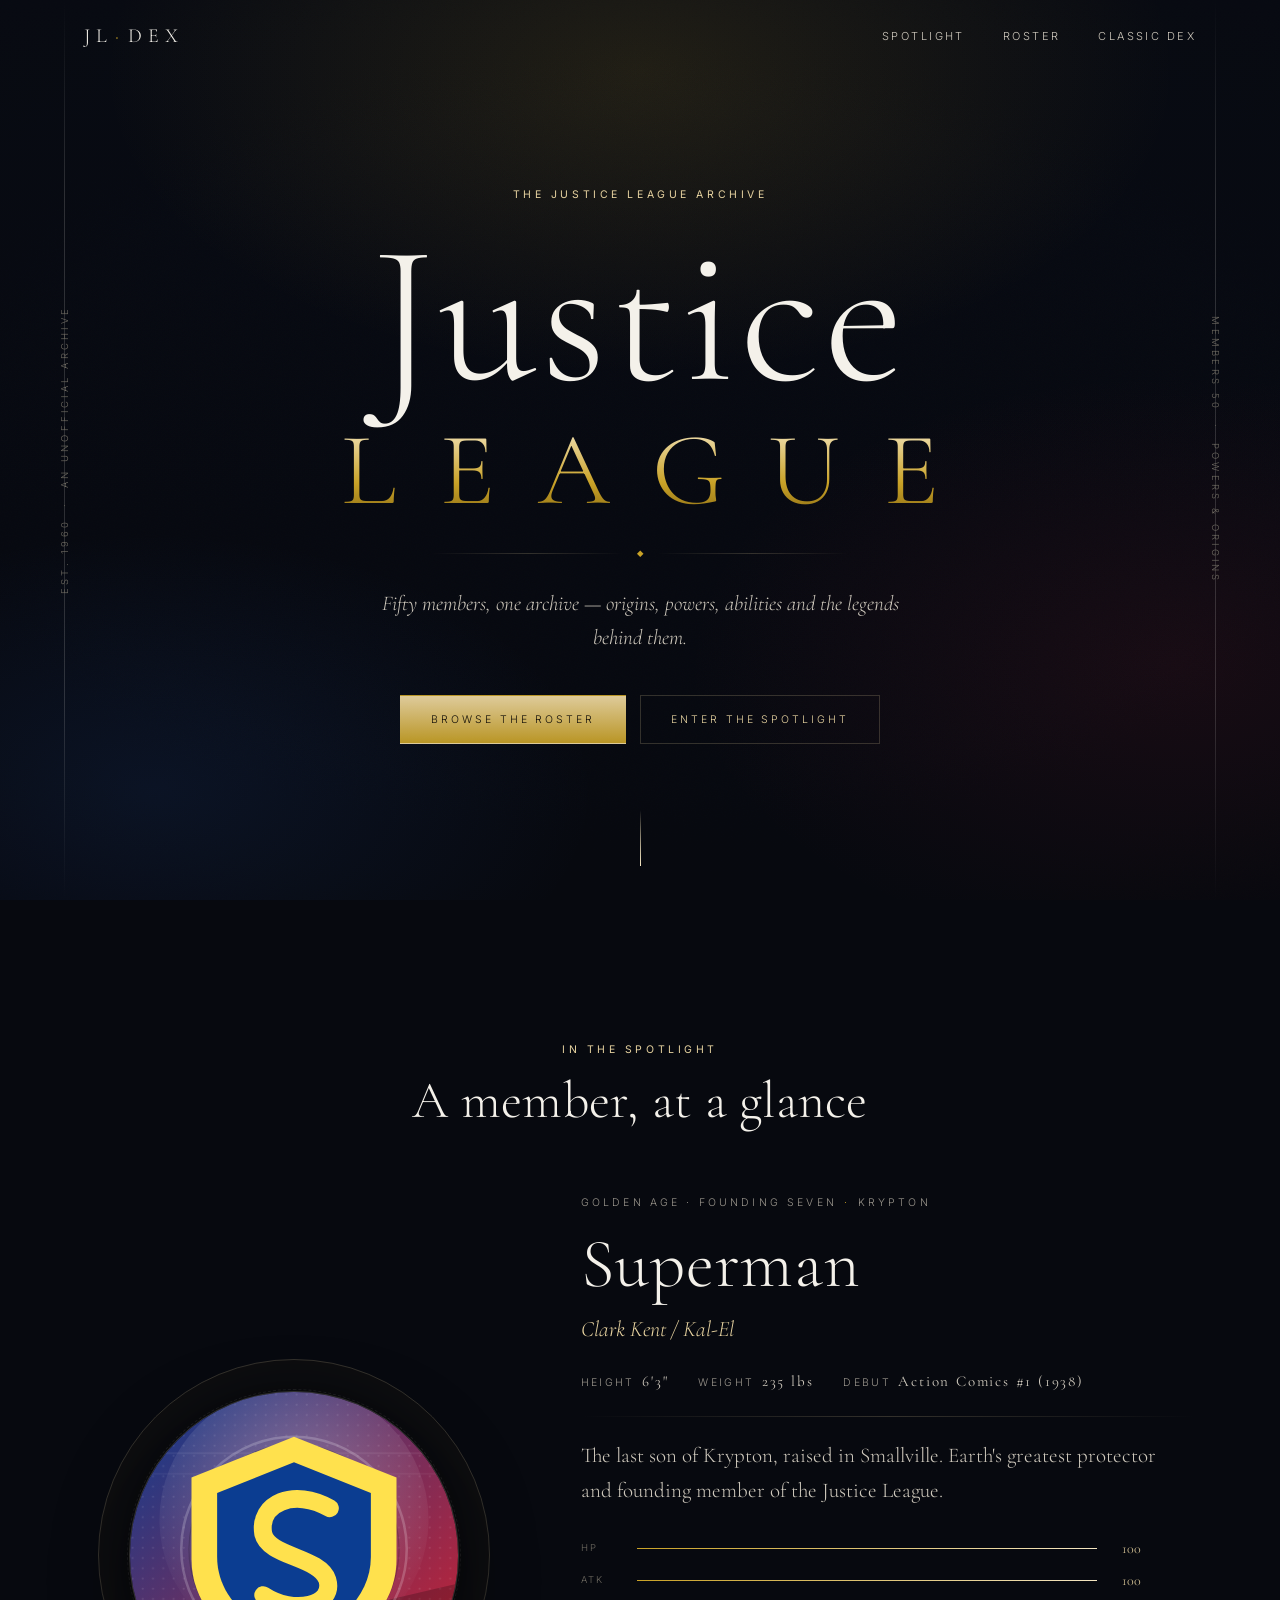
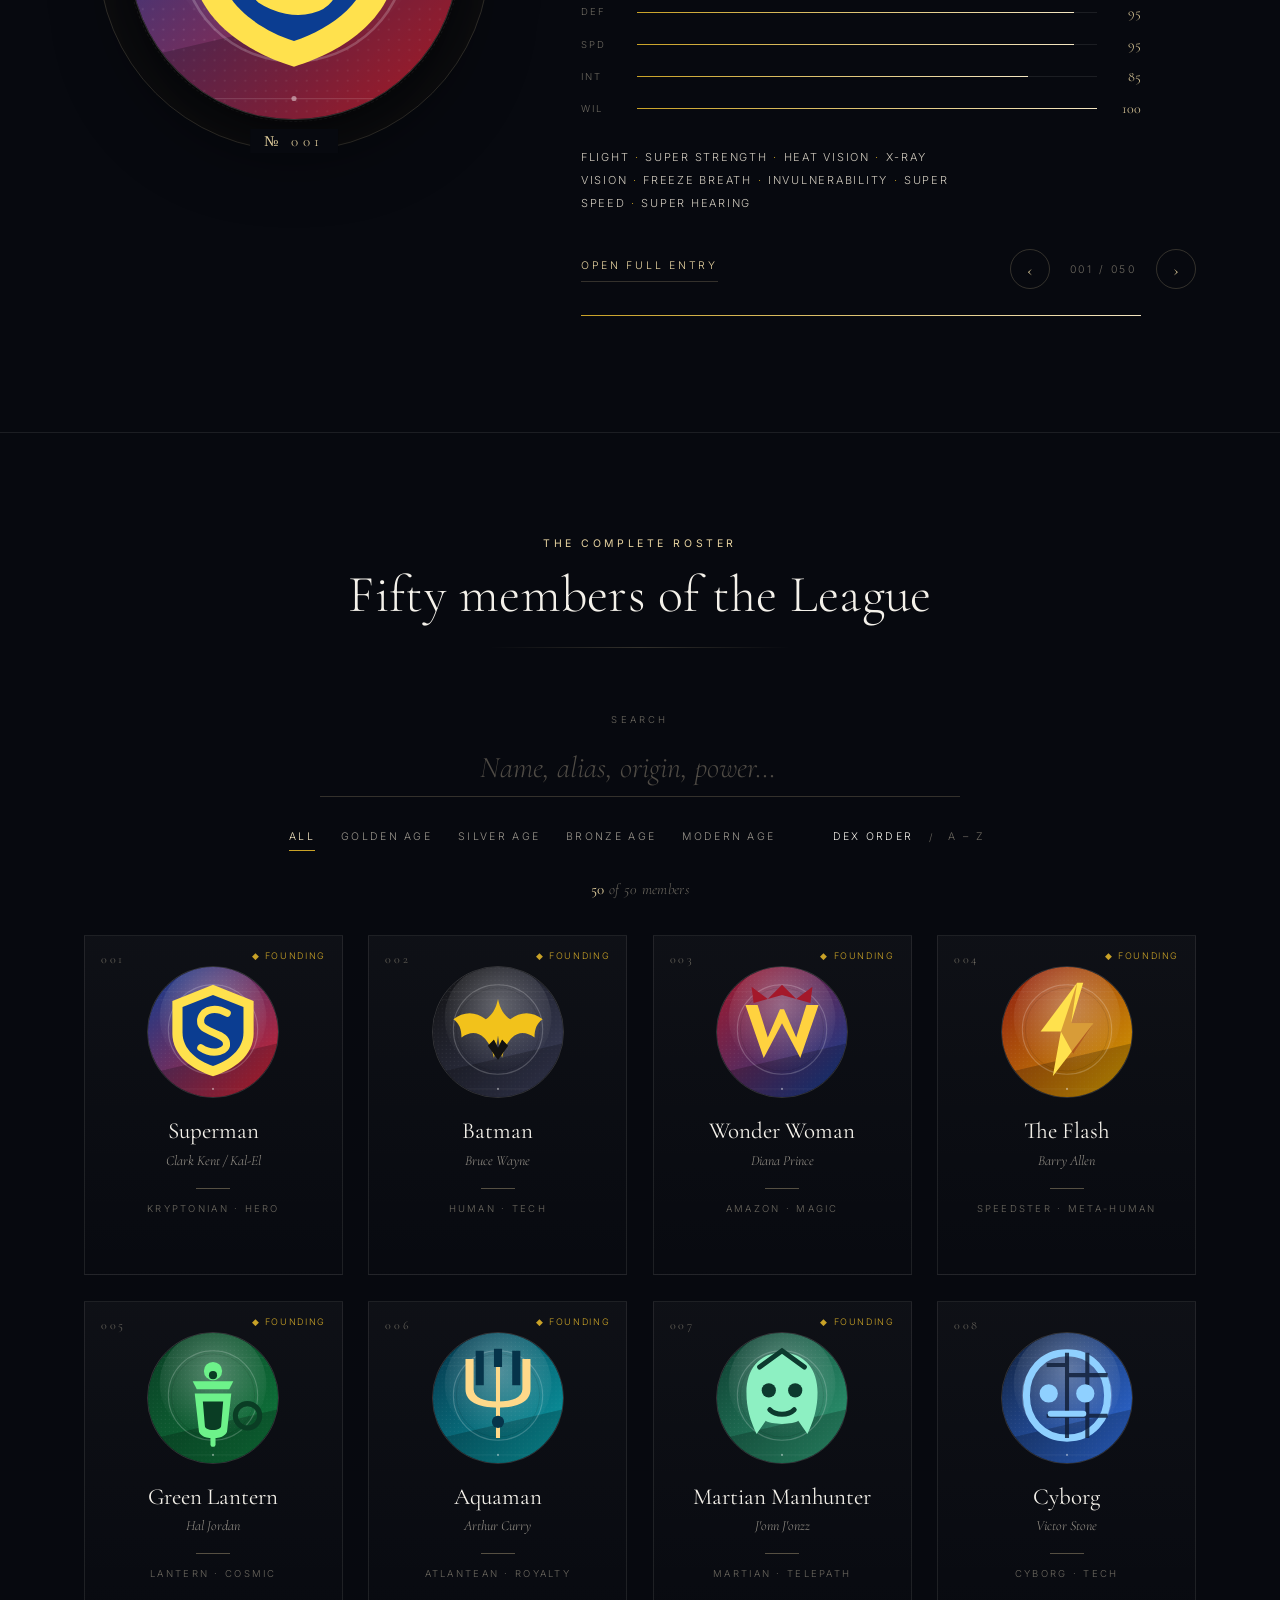
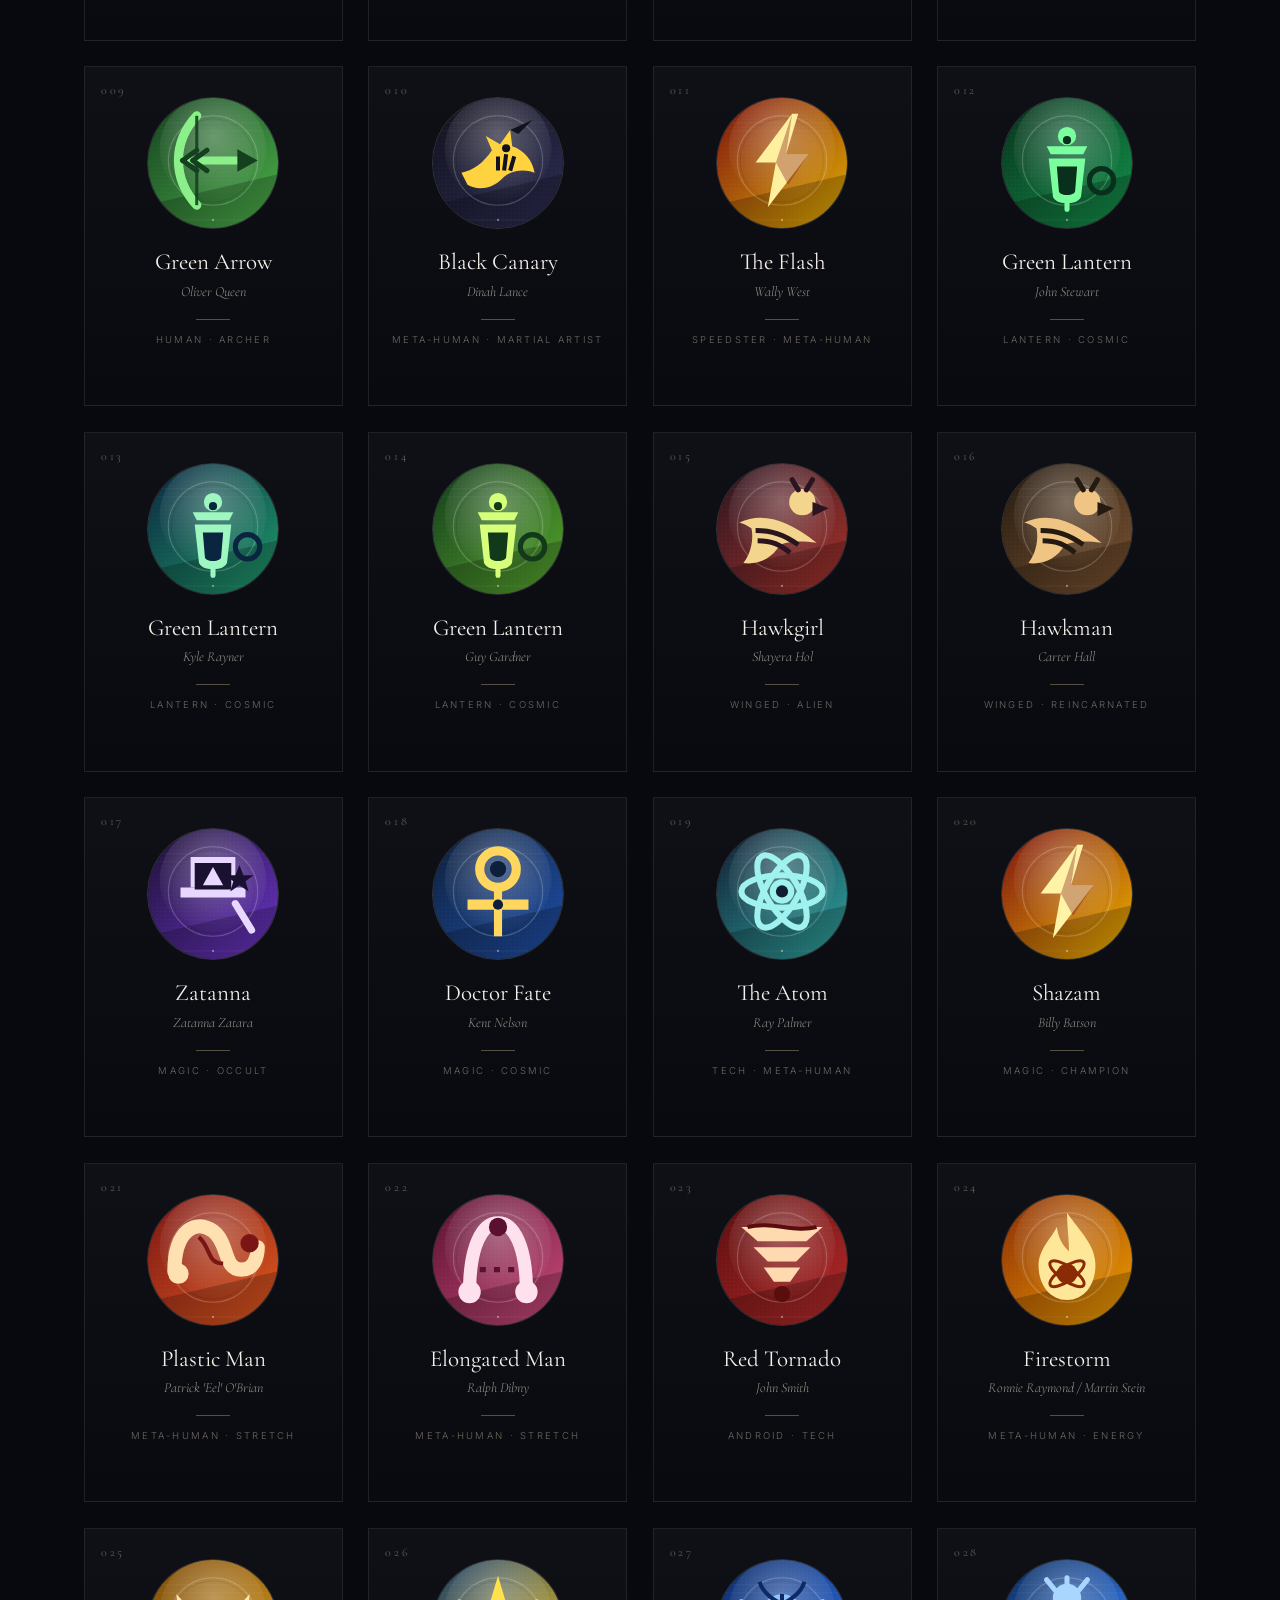
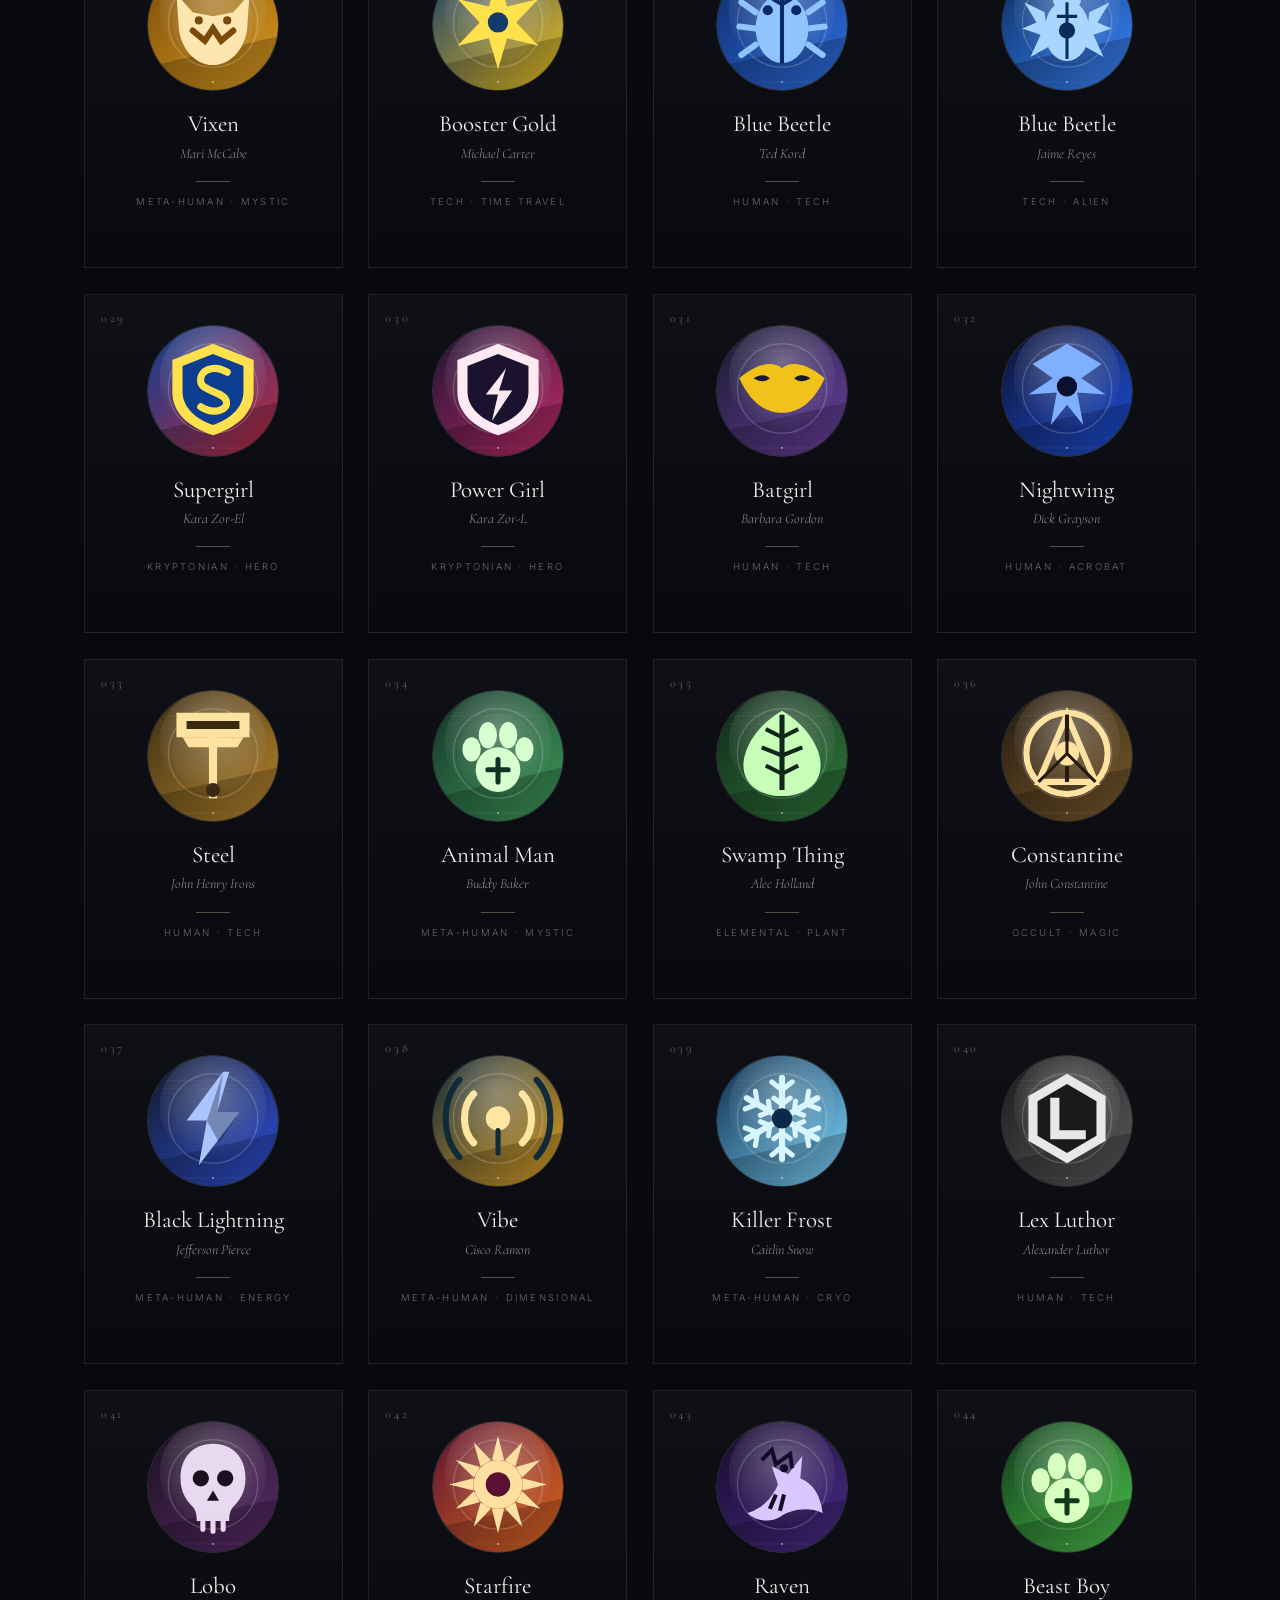
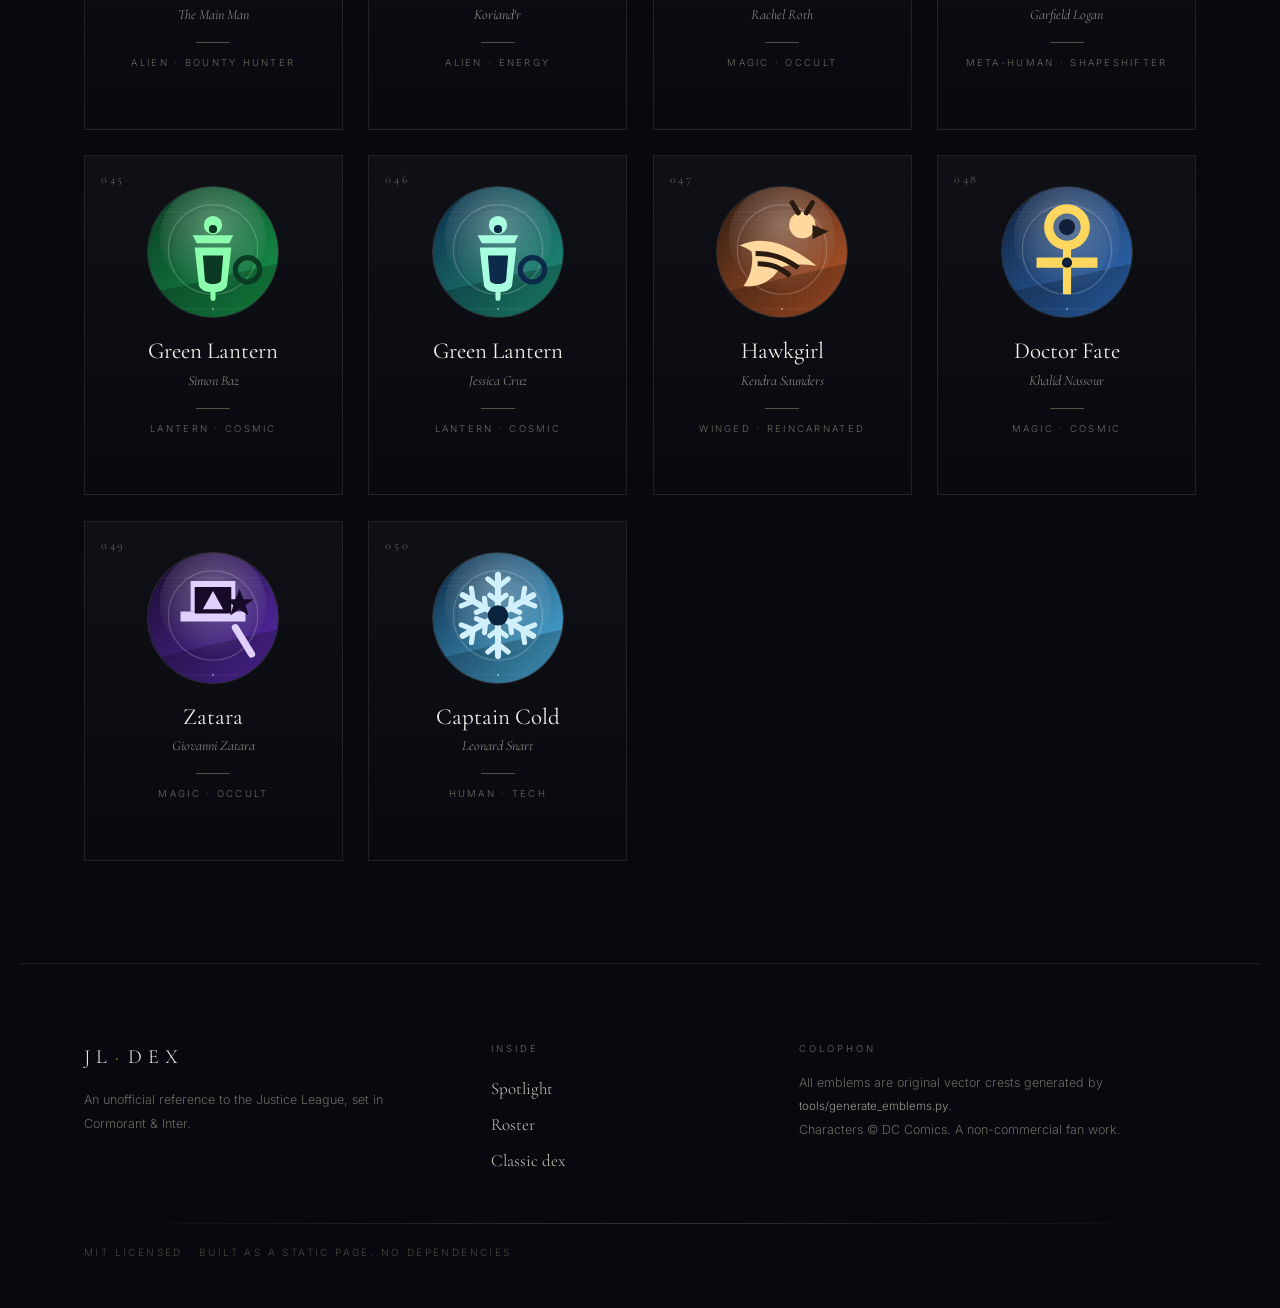
==== elegant.html @ f420bee3 "Add the elegant edition: an editorial archive front end elegant.html — a second front end over the s" ====
<!DOCTYPE html>
<html lang="en">
<head>
<meta charset="UTF-8" />
<meta name="viewport" content="width=device-width, initial-scale=1.0" />
<title>JL-Dex — The Justice League Archive</title>
<meta name="description" content="An elegant archive of Justice League members: origins, powers, abilities and legends, in one refined edition." />
<link rel="stylesheet" href="css/fonts.css" />
<link rel="stylesheet" href="css/elegant.css" />
</head>
<body>

<a class="skip" href="#roster">Skip to the roster</a>

<header class="nav" id="nav">
  <div class="nav__inner">
    <a class="mark" href="#top"><span class="mark__t">JL</span><span class="mark__dot">·</span><span class="mark__t">DEX</span></a>
    <nav class="nav__links">
      <a href="#spotlight">Spotlight</a>
      <a href="#roster">Roster</a>
      <a href="index.html">Classic dex</a>
    </nav>
  </div>
</header>

<main id="top">

  <!-- ───────────────────────────── hero ───────────────────────────── -->
  <section class="hero">
    <canvas id="stars" aria-hidden="true"></canvas>
    <div class="hero__rails" aria-hidden="true">
      <div class="rail rail--l"><span>Est. 1960 &nbsp;·&nbsp; An unofficial archive</span></div>
      <div class="rail rail--r"><span>Members&nbsp;50 &nbsp;·&nbsp; Powers&nbsp;&amp;&nbsp;Origins</span></div>
    </div>

    <div class="hero__mid">
      <p class="kicker">The Justice League Archive</p>
      <h1 class="hero__title">Justice<span class="hero__thin">League</span></h1>
      <div class="rule rule--diamond" aria-hidden="true"><i></i><b>◆</b><i></i></div>
      <p class="hero__lede">Fifty members, one archive — origins, powers, abilities and the legends behind them.</p>
      <div class="hero__cta">
        <a class="btn btn--solid" href="#roster">Browse the roster</a>
        <a class="btn btn--ghost" href="#spotlight">Enter the spotlight</a>
      </div>
    </div>

    <a class="scrolldown" href="#spotlight" aria-label="Scroll to spotlight"><span></span></a>
  </section>

  <!-- ─────────────────────────── spotlight ─────────────────────────── -->
  <section class="spot" id="spotlight">
    <header class="sect">
      <p class="kicker">In the spotlight</p>
      <h2 class="sect__title">A member, at a glance</h2>
    </header>

    <div class="spot__frame reveal" id="spotFrame">
      <div class="spot__art">
        <div class="medallion">
          <span class="medallion__ring"></span>
          <span class="medallion__ring medallion__ring--in"></span>
          <span class="medallion__sweep" aria-hidden="true"></span>
          <div class="medallion__art"><img id="spImg" alt="" /></div>
          <span class="medallion__no" id="spNo"></span>
        </div>
      </div>

      <div class="spot__body">
        <p class="spot__meta"><span id="spEra"></span><span class="dot">·</span><span id="spOrigin"></span></p>
        <h3 class="spot__name" id="spName"></h3>
        <p class="spot__alias" id="spAlias"></p>
        <div class="spot__vitals" id="spVitals"></div>
        <div class="rule" aria-hidden="true"><i></i></div>
        <p class="spot__bio" id="spBio"></p>
        <div class="spot__stats" id="spStats"></div>
        <p class="spot__abils" id="spAbils"></p>
        <div class="spot__foot">
          <button class="linkish" id="spOpen">Open full entry</button>
          <span class="spot__pager">
            <button class="circ" id="spPrev" aria-label="Previous member">‹</button>
            <span class="spot__count" id="spCount"></span>
            <button class="circ" id="spNext" aria-label="Next member">›</button>
          </span>
        </div>
        <div class="progress" aria-hidden="true"><i id="spProgress"></i></div>
      </div>
    </div>
  </section>

  <!-- ──────────────────────────── roster ──────────────────────────── -->
  <section class="roster" id="roster">
    <header class="sect sect--wide">
      <p class="kicker">The complete roster</p>
      <h2 class="sect__title">Fifty members of the League</h2>
      <div class="rule" aria-hidden="true"><i></i></div>
    </header>

    <div class="controls reveal">
      <label class="field">
        <span class="field__label">Search</span>
        <input id="q" type="search" placeholder="Name, alias, origin, power…" autocomplete="off" />
      </label>
      <div class="controls__row">
        <div class="eras" id="eras" role="group" aria-label="Filter by era"></div>
        <div class="sort" role="group" aria-label="Sort order">
          <button class="sortbtn is-on" data-sort="dex">Dex order</button>
          <span class="sort__sep" aria-hidden="true">/</span>
          <button class="sortbtn" data-sort="az">A – Z</button>
        </div>
      </div>
      <p class="tally" id="tally"></p>
    </div>

    <div class="grid" id="grid"></div>
    <p class="none" id="none" hidden>No member answers to that.</p>
  </section>

  <!-- ─────────────────────────── colophon ─────────────────────────── -->
  <footer class="foot">
    <div class="foot__grid">
      <div>
        <p class="mark mark--foot"><span class="mark__t">JL</span><span class="mark__dot">·</span><span class="mark__t">DEX</span></p>
        <p class="foot__note">An unofficial reference to the Justice League, set in Cormorant &amp; Inter.</p>
      </div>
      <div>
        <p class="foot__h">Inside</p>
        <a href="#spotlight">Spotlight</a><a href="#roster">Roster</a><a href="index.html">Classic dex</a>
      </div>
      <div>
        <p class="foot__h">Colophon</p>
        <p class="foot__note">All emblems are original vector crests generated by <code>tools/generate_emblems.py</code>.<br />Characters © DC Comics. A non-commercial fan work.</p>
      </div>
    </div>
    <div class="rule rule--wide" aria-hidden="true"><i></i></div>
    <p class="foot__legal">MIT licensed · Built as a static page, no dependencies</p>
  </footer>
</main>

<!-- ──────────────────────────── entry card ──────────────────────────── -->
<div class="sheet" id="sheet" hidden>
  <div class="sheet__scrim" data-close></div>
  <article class="sheet__card" role="dialog" aria-modal="true" aria-labelledby="eName">
    <button class="sheet__x" data-close aria-label="Close entry">✕</button>
    <button class="sheet__nav sheet__nav--prev" id="ePrev" aria-label="Previous entry">‹</button>
    <button class="sheet__nav sheet__nav--next" id="eNext" aria-label="Next entry">›</button>
    <span class="tick tick--tl"></span><span class="tick tick--tr"></span>
    <span class="tick tick--bl"></span><span class="tick tick--br"></span>

    <div class="sheet__art">
      <div class="medallion medallion--lg">
        <span class="medallion__ring"></span>
        <span class="medallion__ring medallion__ring--in"></span>
        <span class="medallion__sweep" aria-hidden="true"></span>
        <div class="medallion__art"><img id="eImg" alt="" /></div>
        <span class="medallion__no" id="eNo"></span>
      </div>
      <p class="sheet__artnote" id="eFirst"></p>
    </div>

    <div class="sheet__body">
      <p class="kicker" id="eEra"></p>
      <h3 class="sheet__name" id="eName"></h3>
      <p class="sheet__alias" id="eAlias"></p>
      <div class="rule" aria-hidden="true"><i></i></div>
      <dl class="facts" id="eFacts"></dl>
      <div class="sheet__stats" id="eStats"></div>
      <p class="sheet__abhead">Abilities</p>
      <p class="sheet__abils" id="eAbils"></p>
      <p class="sheet__bio" id="eBio"></p>
    </div>
  </article>
</div>

<script src="js/data.js"></script>
<script src="js/accents.js"></script>
<script src="js/elegant.js"></script>
</body>
</html>
---- css/fonts.css ----
/* ============================================================
   Self-hosted typefaces (latin subsets)
   Cormorant Garamond — SIL Open Font License 1.1 (Christian Thalmann / Catharsis Fonts)
   Inter — SIL Open Font License 1.1 (Rasmus Andersson)
   Files via Fontsource. See fonts/LICENSE-OFL.txt
   ============================================================ */
@font-face{font-family:"Cormorant Garamond";font-style:normal;font-weight:300;font-display:swap;
  src:url("../fonts/cormorant-garamond-latin-300-normal.woff2") format("woff2")}
@font-face{font-family:"Cormorant Garamond";font-style:normal;font-weight:400;font-display:swap;
  src:url("../fonts/cormorant-garamond-latin-400-normal.woff2") format("woff2")}
@font-face{font-family:"Cormorant Garamond";font-style:normal;font-weight:500;font-display:swap;
  src:url("../fonts/cormorant-garamond-latin-500-normal.woff2") format("woff2")}
@font-face{font-family:"Cormorant Garamond";font-style:normal;font-weight:600;font-display:swap;
  src:url("../fonts/cormorant-garamond-latin-600-normal.woff2") format("woff2")}
@font-face{font-family:"Cormorant Garamond";font-style:italic;font-weight:300;font-display:swap;
  src:url("../fonts/cormorant-garamond-latin-300-italic.woff2") format("woff2")}
@font-face{font-family:"Cormorant Garamond";font-style:italic;font-weight:400;font-display:swap;
  src:url("../fonts/cormorant-garamond-latin-400-italic.woff2") format("woff2")}
@font-face{font-family:"Inter";font-style:normal;font-weight:200;font-display:swap;
  src:url("../fonts/inter-latin-200-normal.woff2") format("woff2")}
@font-face{font-family:"Inter";font-style:normal;font-weight:300;font-display:swap;
  src:url("../fonts/inter-latin-300-normal.woff2") format("woff2")}
@font-face{font-family:"Inter";font-style:normal;font-weight:400;font-display:swap;
  src:url("../fonts/inter-latin-400-normal.woff2") format("woff2")}
@font-face{font-family:"Inter";font-style:normal;font-weight:500;font-display:swap;
  src:url("../fonts/inter-latin-500-normal.woff2") format("woff2")}
---- css/elegant.css ----
/* ============================================================
   JL-Dex · Elegant edition
   Ink ground, ivory type, a single gold hairline.
   ============================================================ */

:root{
  --ink:      #07090f;
  --ink-2:    #0a0d16;
  --panel:    #0d1120;
  --panel-2:  #111629;

  --ivory:    #f4f1ea;
  --soft:     #cfc9bd;
  --muted:    #9a958c;
  --dim:      #6d6960;

  --gold:     #c9a227;
  --gold-2:   #e7d3a0;
  --gold-3:   #f4e6c2;

  --hair:     rgba(231,211,160,.20);
  --hair-2:   rgba(231,211,160,.34);
  --line:     rgba(244,241,234,.09);
  --line-2:   rgba(244,241,234,.16);

  --serif: "Cormorant Garamond","Playfair Display",Didot,"Bodoni MT",Garamond,Georgia,"Times New Roman",serif;
  --sans:  "Inter","Helvetica Neue",-apple-system,BlinkMacSystemFont,"Segoe UI",Arial,sans-serif;

  --ease: cubic-bezier(.22,.61,.36,1);
  --gut: clamp(20px,5vw,72px);
  --maxw: 1240px;
}

*,*::before,*::after{box-sizing:border-box}
html{scroll-behavior:smooth}
section,footer{scroll-margin-top:84px}
body{
  margin:0;
  background:var(--ink);
  color:var(--ivory);
  font-family:var(--sans);
  font-weight:300;
  font-size:16px;
  line-height:1.65;
  -webkit-font-smoothing:antialiased;
  text-rendering:optimizeLegibility;
  overflow-x:hidden;
}
img{max-width:100%;display:block}
a{color:inherit;text-decoration:none}
button{font:inherit;color:inherit;background:none;border:0;cursor:pointer}
:focus-visible{outline:1px solid var(--gold-2);outline-offset:4px}
.skip{position:absolute;left:-9999px;top:0;z-index:99;background:var(--ink);padding:12px 18px}
.skip:focus{left:12px;top:12px}

/* ── shared type bits ───────────────────────────────────────── */
.kicker{
  margin:0;
  font-family:var(--sans);
  font-size:10.5px;
  font-weight:400;
  letter-spacing:.34em;
  text-transform:uppercase;
  color:var(--gold-2);
}
.rule{display:flex;align-items:center;gap:12px;margin:22px 0}
.rule i{flex:1;height:1px;background:linear-gradient(90deg,transparent,var(--hair),transparent)}
.rule b{font-size:8px;color:var(--gold);line-height:1}
.rule--wide{margin:44px 0 20px}
.rule--diamond{max-width:420px;margin:30px auto}

.sect{max-width:var(--maxw);margin:0 auto var(--gut);padding:0 var(--gut);text-align:center}
.sect__title{
  font-family:var(--serif);
  font-weight:300;
  font-size:clamp(30px,4.2vw,52px);
  line-height:1.12;
  letter-spacing:.005em;
  margin:14px 0 0;
  color:var(--ivory);
}
.sect .rule{max-width:300px;margin-left:auto;margin-right:auto}

/* ── nav ────────────────────────────────────────────────────── */
.nav{
  position:fixed;inset:0 0 auto 0;z-index:50;
  transition:background .5s var(--ease), border-color .5s var(--ease), backdrop-filter .5s;
  border-bottom:1px solid transparent;
}
.nav.is-stuck{
  background:rgba(7,9,15,.72);
  backdrop-filter:blur(14px) saturate(140%);
  border-bottom-color:var(--line);
}
.nav__inner{
  max-width:var(--maxw);margin:0 auto;
  padding:20px var(--gut);
  display:flex;align-items:center;justify-content:space-between;gap:24px;
}
.mark{font-family:var(--serif);font-size:20px;letter-spacing:.30em;text-transform:uppercase;color:var(--ivory)}
.mark__dot{color:var(--gold);margin:0 .12em}
.nav__links{display:flex;gap:clamp(16px,3vw,38px);align-items:center}
.nav__links a{
  font-size:11px;letter-spacing:.22em;text-transform:uppercase;color:var(--soft);white-space:nowrap;
  position:relative;padding:4px 0;transition:color .35s var(--ease);
}
.nav__links a::after{
  content:"";position:absolute;left:0;right:100%;bottom:0;height:1px;
  background:linear-gradient(90deg,var(--gold),var(--gold-3));
  transition:right .45s var(--ease);
}
.nav__links a:hover{color:var(--gold-3)}
.nav__links a:hover::after{right:0}

/* ── hero ───────────────────────────────────────────────────── */
.hero{
  position:relative;
  min-height:100svh;
  display:grid;
  place-items:center;
  padding:120px var(--gut) 90px;
  isolation:isolate;
  overflow:hidden;
}
.hero::before{
  content:"";position:absolute;inset:0;z-index:-2;
  background:
    radial-gradient(60% 48% at 50% 8%,  rgba(201,162,39,.13), transparent 70%),
    radial-gradient(48% 40% at 12% 88%, rgba(47,111,228,.10), transparent 72%),
    radial-gradient(52% 44% at 92% 74%, rgba(190,40,60,.09),  transparent 74%),
    linear-gradient(180deg,#080b13 0%, #070910 58%, #07090f 100%);
}
.hero::after{ /* grain + vignette */
  content:"";position:absolute;inset:0;z-index:-1;pointer-events:none;
  background:
    radial-gradient(120% 90% at 50% 50%, transparent 42%, rgba(0,0,0,.55) 100%),
    url("data:image/svg+xml,%3Csvg xmlns='http://www.w3.org/2000/svg' width='140' height='140'%3E%3Cfilter id='n'%3E%3CfeTurbulence type='fractalNoise' baseFrequency='.85' numOctaves='3'/%3E%3C/filter%3E%3Crect width='140' height='140' filter='url(%23n)' opacity='.30'/%3E%3C/svg%3E");
  opacity:.30;
  mix-blend-mode:soft-light;
}
#stars{position:absolute;inset:0;z-index:-3;width:100%;height:100%}

.hero__rails{position:absolute;inset:0;pointer-events:none;display:flex;justify-content:space-between}
.rail{position:relative;width:1px;background:linear-gradient(180deg,transparent,var(--line-2) 22%,var(--line-2) 78%,transparent)}
.rail--l{margin-left:var(--gut)}
.rail--r{margin-right:var(--gut)}
.rail span{
  position:absolute;top:50%;left:50%;
  transform:translate(-50%,-50%) rotate(180deg);
  writing-mode:vertical-rl;
  font-size:9.5px;letter-spacing:.34em;text-transform:uppercase;color:var(--dim);
  white-space:nowrap;
}
.rail--r span{transform:translate(-50%,-50%)}

.hero__mid{text-align:center;max-width:1000px;animation:rise 1.4s var(--ease) both}
.hero__title{
  font-family:var(--serif);
  font-weight:300;
  font-size:clamp(58px,15.5vw,206px);
  line-height:.92;
  letter-spacing:.02em;
  margin:22px 0 6px;
  display:flex;flex-direction:column;align-items:center;
}
.hero__thin{
  display:block;
  font-size:.52em;
  letter-spacing:.42em;
  text-transform:uppercase;
  color:transparent;
  background:linear-gradient(180deg,var(--gold-3),var(--gold) 62%,#8a6c14);
  -webkit-background-clip:text;background-clip:text;
  margin-top:.16em;
  padding-left:.42em;
}
.hero__lede{
  font-family:var(--serif);
  font-style:italic;
  font-weight:300;
  font-size:clamp(16px,1.7vw,21px);
  line-height:1.6;
  color:var(--soft);
  max-width:560px;margin:0 auto;
}
.hero__cta{display:flex;gap:14px;justify-content:center;flex-wrap:wrap;margin-top:40px}
.btn{
  display:inline-block;
  font-size:10.5px;letter-spacing:.28em;text-transform:uppercase;
  padding:15px 30px;
  border:1px solid var(--hair);
  transition:all .45s var(--ease);
}
.btn--solid{background:linear-gradient(180deg,rgba(231,211,160,.96),rgba(201,162,39,.92));color:#14100a;border-color:transparent}
.btn--solid:hover{filter:brightness(1.08);box-shadow:0 10px 34px rgba(201,162,39,.22)}
.btn--ghost{color:var(--gold-2)}
.btn--ghost:hover{border-color:var(--hair-2);color:var(--gold-3);background:rgba(231,211,160,.05)}

.scrolldown{position:absolute;left:50%;bottom:34px;transform:translateX(-50%);width:22px;height:56px;display:grid;place-items:start center}
.scrolldown span{width:1px;height:56px;background:linear-gradient(180deg,transparent,var(--hair-2));position:relative;overflow:hidden}
.scrolldown span::after{content:"";position:absolute;inset:0;background:linear-gradient(180deg,transparent,var(--gold-3));animation:sweep 3.4s var(--ease) infinite}
@keyframes sweep{0%{transform:translateY(-100%)}60%,100%{transform:translateY(100%)}}
@keyframes rise{from{opacity:0;transform:translateY(22px)}to{opacity:1;transform:none}}

/* ── spotlight ──────────────────────────────────────────────── */
.spot{padding:clamp(70px,11vw,150px) 0 clamp(60px,9vw,130px)}
.spot__frame{
  max-width:var(--maxw);margin:0 auto;padding:0 var(--gut);
  display:grid;grid-template-columns:minmax(280px,420px) 1fr;
  gap:clamp(32px,6vw,86px);align-items:center;
}
.spot__art{display:grid;place-items:center}

.medallion{position:relative;width:min(100%,392px);aspect-ratio:1;display:grid;place-items:center}
.medallion__ring{
  position:absolute;inset:0;border-radius:50%;
  border:1px solid var(--hair);
  box-shadow:inset 0 0 90px rgba(201,162,39,.07);
}
.medallion__ring--in{inset:7.5%;border-color:var(--line-2);border-style:dashed;border-width:1px;opacity:.55}
.medallion__sweep{
  position:absolute;inset:2%;border-radius:50%;
  background:conic-gradient(from 0deg, transparent 0 78%, rgba(231,211,160,.16) 92%, transparent 100%);
  mask:radial-gradient(circle, transparent 0 74%, #000 75%, #000 82%, transparent 83%);
  -webkit-mask:radial-gradient(circle, transparent 0 74%, #000 75%, #000 82%, transparent 83%);
  animation:spin 26s linear infinite;
}
@keyframes spin{to{transform:rotate(360deg)}}
.medallion__art{
  position:relative;width:84%;aspect-ratio:1;border-radius:50%;overflow:hidden;
  border:1px solid var(--line-2);
  box-shadow:0 26px 70px rgba(0,0,0,.55), inset 0 0 60px rgba(0,0,0,.4);
}
.medallion__art img{width:100%;height:100%;object-fit:cover;transition:transform 1.1s var(--ease), opacity .5s ease}
.medallion__no{
  position:absolute;bottom:-2px;left:50%;transform:translateX(-50%);
  background:var(--ink);padding:0 14px;
  font-family:var(--serif);font-size:15px;letter-spacing:.30em;color:var(--gold-2);
}
.medallion--lg{width:min(100%,296px)}

.spot__meta{
  margin:0 0 18px;font-size:10.5px;letter-spacing:.30em;text-transform:uppercase;color:var(--muted);
}
.spot__meta .dot{color:var(--gold);margin:0 .7em}
.spot__name{
  font-family:var(--serif);font-weight:300;
  font-size:clamp(38px,5.4vw,74px);line-height:1;letter-spacing:.01em;margin:0;
}
.spot__alias{
  font-family:var(--serif);font-style:italic;font-size:clamp(17px,1.8vw,22px);
  color:var(--gold-2);margin:12px 0 0;
}
.spot__vitals{display:flex;flex-wrap:wrap;gap:6px 30px;margin:22px 0 0}
.spot__vitals span{font-size:10.5px;letter-spacing:.22em;text-transform:uppercase;color:var(--muted)}
.spot__vitals b{color:var(--soft);font-weight:400;letter-spacing:.12em;text-transform:none;font-family:var(--serif);font-size:15px;margin-left:.5em}
.spot__bio{
  font-family:var(--serif);font-size:clamp(17px,1.75vw,21px);line-height:1.66;
  color:var(--soft);margin:0;max-width:60ch;
}
.spot__stats{display:grid;gap:9px;margin:28px 0 0;max-width:560px}
.stat{display:grid;grid-template-columns:42px 1fr 30px;align-items:center;gap:14px}
.stat__l{font-size:9.5px;letter-spacing:.24em;color:var(--dim)}
.stat__t{height:1px;background:var(--line);position:relative;overflow:hidden}
.stat__t i{
  position:absolute;left:0;top:0;bottom:0;width:var(--w,0%);
  background:linear-gradient(90deg,var(--gold),var(--gold-3));
  transform-origin:left center;
  animation:grow .85s var(--ease) both;
}
@keyframes grow{from{transform:scaleX(0)}to{transform:scaleX(1)}}
.stat__v{font-family:var(--serif);font-size:14px;color:var(--gold-2);text-align:right}
.spot__abils{
  margin:26px 0 0;font-size:11px;letter-spacing:.16em;text-transform:uppercase;color:var(--soft);
  max-width:64ch;line-height:2.1;
}
.spot__abils em{color:var(--gold);font-style:normal;margin:0 .5em}
.spot__foot{display:flex;align-items:center;justify-content:space-between;gap:20px;margin-top:34px;flex-wrap:wrap}
.linkish{
  font-size:10.5px;letter-spacing:.26em;text-transform:uppercase;color:var(--gold-2);
  border-bottom:1px solid var(--hair);padding:0 0 6px;transition:all .4s var(--ease);
}
.linkish:hover{color:var(--gold-3);border-color:var(--gold-3)}
.spot__pager{display:flex;align-items:center;gap:16px}
.circ{
  width:40px;height:40px;border:1px solid var(--hair);border-radius:50%;
  display:grid;place-items:center;font-family:var(--serif);font-size:19px;color:var(--gold-2);
  transition:all .4s var(--ease);
}
.circ:hover{background:rgba(231,211,160,.08);border-color:var(--hair-2);transform:translateY(-1px)}
.spot__count{font-size:10.5px;letter-spacing:.24em;color:var(--dim);min-width:74px;text-align:center}
.progress{height:1px;background:var(--line);margin-top:26px;max-width:560px;overflow:hidden}
.progress i{display:block;height:100%;width:0;background:linear-gradient(90deg,var(--gold),var(--gold-3))}
.progress i.run{transition:width 7s linear}

/* ── roster ─────────────────────────────────────────────────── */
.roster{padding:clamp(50px,8vw,110px) 0 clamp(60px,8vw,120px);border-top:1px solid var(--line)}
.controls{max-width:var(--maxw);margin:0 auto 34px;padding:0 var(--gut)}
.field{display:block;max-width:640px;margin:0 auto;text-align:center}
.field__label{
  display:block;font-size:9.5px;letter-spacing:.34em;text-transform:uppercase;color:var(--dim);margin-bottom:12px;
}
.field input{
  width:100%;background:transparent;border:0;border-bottom:1px solid var(--hair);
  padding:10px 2px;text-align:center;
  font-family:var(--serif);font-size:clamp(20px,2.6vw,30px);font-weight:300;color:var(--ivory);
  transition:border-color .45s var(--ease);
}
.field input::placeholder{color:#4f4b45;font-style:italic}
.field input:focus{outline:none;border-bottom-color:var(--gold)}
.controls__row{
  display:flex;align-items:center;justify-content:center;gap:clamp(14px,4vw,52px);
  flex-wrap:wrap;margin-top:26px;
}
.eras{display:flex;gap:clamp(12px,2.4vw,26px);flex-wrap:wrap;justify-content:center}
.erabtn{
  position:relative;font-size:10.5px;letter-spacing:.22em;text-transform:uppercase;color:var(--muted);
  padding:5px 0;transition:color .4s var(--ease);
}
.erabtn::after{
  content:"";position:absolute;left:50%;right:50%;bottom:0;height:1px;background:var(--gold);
  transition:left .45s var(--ease),right .45s var(--ease);
}
.erabtn:hover{color:var(--soft)}
.erabtn.is-on{color:var(--gold-3)}
.erabtn.is-on::after{left:0;right:0}
.sort{display:flex;align-items:center;gap:10px}
.sort__sep{color:var(--dim);font-size:10px}
.sortbtn{font-size:10.5px;letter-spacing:.22em;text-transform:uppercase;color:var(--dim);transition:color .4s var(--ease)}
.sortbtn:hover{color:var(--soft)}
.sortbtn.is-on{color:var(--ivory)}
.tally{
  text-align:center;margin:26px 0 0;
  font-family:var(--serif);font-style:italic;font-size:15px;color:var(--dim);letter-spacing:.02em;
}
.tally b{color:var(--gold-2);font-weight:400;font-style:normal}

.grid{
  max-width:var(--maxw);margin:0 auto;padding:0 var(--gut);
  display:grid;grid-template-columns:repeat(auto-fill,minmax(232px,1fr));gap:clamp(14px,2vw,26px);
}
.card{
  position:relative;text-align:center;
  padding:30px 20px 26px;
  background:linear-gradient(180deg,rgba(244,241,234,.035),rgba(244,241,234,.008));
  border:1px solid var(--line);
  transition:transform .6s var(--ease), border-color .6s var(--ease), background .6s var(--ease), box-shadow .6s var(--ease);
  cursor:pointer;
  display:flex;flex-direction:column;align-items:center;gap:0;
  animation:cardIn .7s var(--ease) both;
}
@keyframes cardIn{from{opacity:0;transform:translateY(12px)}to{opacity:1;transform:none}}
.card::before{
  content:"";position:absolute;left:0;right:0;top:-1px;height:1px;
  background:linear-gradient(90deg,transparent,var(--gold-2),transparent);
  opacity:0;transition:opacity .6s var(--ease);
}
.card:hover{
  transform:translateY(-5px);
  border-color:var(--hair);
  background:
    radial-gradient(120% 80% at 50% 0%, color-mix(in srgb, var(--accent, #c9a227) 16%, transparent), transparent 70%),
    linear-gradient(180deg,rgba(244,241,234,.05),rgba(244,241,234,.012));
  box-shadow:0 26px 60px rgba(0,0,0,.55);
}
.card:hover::before{opacity:.9}
.card__no{
  position:absolute;top:14px;left:16px;
  font-family:var(--serif);font-size:12px;letter-spacing:.22em;color:var(--dim);
  transition:color .5s var(--ease);
}
.card:hover .card__no{color:var(--gold-2)}
.card__star{position:absolute;top:13px;right:16px;font-size:9px;color:var(--gold);letter-spacing:.18em}
.card__art{
  width:132px;aspect-ratio:1;border-radius:50%;overflow:hidden;
  border:1px solid var(--line-2);
  box-shadow:inset 0 0 40px rgba(0,0,0,.45);
  transition:box-shadow .6s var(--ease), border-color .6s var(--ease);
}
.card__art img{width:100%;height:100%;object-fit:cover;transition:transform 1.2s var(--ease)}
.card:hover .card__art{border-color:var(--hair-2);box-shadow:0 14px 40px rgba(0,0,0,.6), inset 0 0 40px rgba(0,0,0,.35)}
.card:hover .card__art img{transform:scale(1.06)}
.card__name{
  font-family:var(--serif);font-weight:400;font-size:23px;line-height:1.15;
  margin:20px 0 4px;color:var(--ivory);
}
.card__alias{
  font-family:var(--serif);font-style:italic;font-size:14px;color:var(--muted);
  margin:0;min-height:20px;
}
.card__hair{width:34px;height:1px;background:var(--hair-2);margin:16px 0 12px;transition:width .6s var(--ease), background .6s var(--ease)}
.card:hover .card__hair{width:74px;background:var(--accent, var(--gold))}
.card__types{
  margin:0;font-size:9.5px;letter-spacing:.24em;text-transform:uppercase;color:var(--dim);
  transition:color .5s var(--ease);
}
.card:hover .card__types{color:var(--soft)}
.card__view{
  margin-top:16px;font-size:9.5px;letter-spacing:.26em;text-transform:uppercase;color:var(--gold-2);
  opacity:0;transform:translateY(4px);transition:all .55s var(--ease);
}
.card:hover .card__view,.card:focus-visible .card__view{opacity:1;transform:none}
.none{text-align:center;font-family:var(--serif);font-style:italic;font-size:20px;color:var(--dim);padding:60px 0}

/* ── entry sheet ────────────────────────────────────────────── */
.sheet{position:fixed;inset:0;z-index:80;display:grid;place-items:center;padding:clamp(10px,3vw,40px)}
.sheet[hidden]{display:none}
.sheet__scrim{
  position:absolute;inset:0;background:rgba(4,6,10,.82);
  backdrop-filter:blur(10px) saturate(120%);
  animation:fade .5s var(--ease) both;
}
@keyframes fade{from{opacity:0}to{opacity:1}}
.sheet__card{
  position:relative;z-index:1;
  width:100%;max-width:1040px;max-height:94svh;overflow:auto;
  display:grid;grid-template-columns:minmax(260px,360px) 1fr;
  background:linear-gradient(180deg,#0e1221,#0a0d18);
  border:1px solid var(--hair);
  box-shadow:0 50px 120px rgba(0,0,0,.75);
  animation:sheetIn .6s var(--ease) both;
}
@keyframes sheetIn{from{opacity:0;transform:translateY(14px) scale(.995)}to{opacity:1;transform:none}}
.sheet__art{
  padding:40px 26px;display:flex;flex-direction:column;align-items:center;justify-content:center;gap:24px;
  border-right:1px solid var(--line);
  background:
    radial-gradient(80% 60% at 50% 30%, rgba(201,162,39,.10), transparent 70%),
    linear-gradient(180deg,rgba(244,241,234,.02),transparent);
}
.sheet__artnote{
  margin:0;text-align:center;font-size:9.5px;letter-spacing:.24em;text-transform:uppercase;color:var(--dim);
  max-width:26ch;line-height:1.9;
}
.sheet__body{padding:clamp(28px,4vw,52px)}
.sheet__name{
  font-family:var(--serif);font-weight:300;font-size:clamp(32px,4vw,52px);line-height:1.05;margin:14px 0 0;
}
.sheet__alias{font-family:var(--serif);font-style:italic;font-size:19px;color:var(--gold-2);margin:12px 0 0}
.facts{display:grid;grid-template-columns:1fr 1fr;gap:14px 30px;margin:0}
.facts div{border-top:1px solid var(--line);padding-top:11px}
.facts dt{font-size:9.5px;letter-spacing:.28em;text-transform:uppercase;color:var(--dim);margin-bottom:5px}
.facts dd{margin:0;font-family:var(--serif);font-size:17px;color:var(--soft);line-height:1.4}
.sheet__stats{display:grid;gap:9px;margin:30px 0 0;max-width:520px}
.sheet__abhead{
  margin:32px 0 12px;font-size:9.5px;letter-spacing:.34em;text-transform:uppercase;color:var(--dim);
}
.sheet__abils{
  margin:0;font-size:11px;letter-spacing:.16em;text-transform:uppercase;color:var(--soft);line-height:2.1;
}
.sheet__abils em{color:var(--gold);font-style:normal;margin:0 .5em}
.sheet__bio{
  font-family:var(--serif);font-size:19px;line-height:1.68;color:var(--muted);margin:30px 0 0;max-width:56ch;
}
.sheet__x{
  position:absolute;top:14px;right:16px;z-index:3;
  width:38px;height:38px;border:1px solid transparent;border-radius:50%;
  font-size:13px;color:var(--soft);display:grid;place-items:center;
  transition:all .4s var(--ease);
}
.sheet__x:hover{border-color:var(--hair);color:var(--gold-2);transform:rotate(90deg)}
.sheet__nav{
  position:absolute;top:50%;transform:translateY(-50%);z-index:3;
  width:44px;height:44px;border:1px solid var(--hair);border-radius:50%;
  font-family:var(--serif);font-size:20px;color:var(--gold-2);
  display:grid;place-items:center;background:rgba(7,9,15,.6);
  transition:all .4s var(--ease);
}
.sheet__nav:hover{background:rgba(231,211,160,.10);border-color:var(--hair-2)}
.sheet__nav--prev{left:-22px}
.sheet__nav--next{right:-22px}
.tick{position:absolute;width:14px;height:14px;border:1px solid var(--hair-2);z-index:2}
.tick--tl{top:10px;left:10px;border-right:0;border-bottom:0}
.tick--tr{top:10px;right:10px;border-left:0;border-bottom:0}
.tick--bl{bottom:10px;left:10px;border-right:0;border-top:0}
.tick--br{bottom:10px;right:10px;border-left:0;border-top:0}

/* ── footer ─────────────────────────────────────────────────── */
.foot{max-width:var(--maxw);margin:0 auto;padding:clamp(40px,6vw,80px) var(--gut) 48px;border-top:1px solid var(--line)}
.foot__grid{display:grid;grid-template-columns:1.4fr 1fr 1.6fr;gap:clamp(24px,5vw,60px)}
.mark--foot{margin:0 0 14px}
.foot__h{margin:0 0 14px;font-size:9.5px;letter-spacing:.32em;text-transform:uppercase;color:var(--dim)}
.foot__grid a{display:block;font-family:var(--serif);font-size:17px;color:var(--soft);padding:4px 0;transition:color .4s var(--ease)}
.foot__grid a:hover{color:var(--gold-2)}
.foot__note{margin:0;font-size:12.5px;line-height:1.9;color:var(--dim)}
.foot__note code{font-family:var(--sans);font-size:11.5px;color:var(--muted)}
.foot__legal{margin:0;font-size:10px;letter-spacing:.24em;text-transform:uppercase;color:#4a473f}

/* ── reveal on scroll ───────────────────────────────────────── */
.reveal{opacity:0;transform:translateY(16px);transition:opacity 1s var(--ease), transform 1s var(--ease)}
.reveal.is-in{opacity:1;transform:none}

/* ── responsive ─────────────────────────────────────────────── */
@media (max-width:1000px){
  .spot__frame{grid-template-columns:1fr;gap:44px;text-align:center}
  .spot__body{display:flex;flex-direction:column;align-items:center}
  .spot__bio{text-align:left}
  .spot__stats,.progress{width:100%}
  .spot__foot{width:100%;justify-content:center}
  .sheet__card{grid-template-columns:1fr}
  .sheet__art{border-right:0;border-bottom:1px solid var(--line);padding:34px 24px}
  .medallion--lg{width:min(100%,240px)}
  .sheet__nav{top:auto;bottom:-18px;transform:none}
  .sheet__nav--prev{left:calc(50% - 56px)}
  .sheet__nav--next{right:calc(50% - 56px)}
}
@media (max-width:720px){
  .nav__inner{padding:16px var(--gut);gap:14px}
  .mark{font-size:16px;letter-spacing:.22em}
  .nav__links{gap:12px}
  .nav__links a{font-size:9.5px;letter-spacing:.12em;white-space:nowrap}
  .hero__rails{display:none}
  .facts{grid-template-columns:1fr}
  .grid{grid-template-columns:repeat(auto-fill,minmax(158px,1fr));gap:12px}
  .card{padding:22px 12px 20px}
  .card__art{width:106px}
  .card__name{font-size:19px}
  .foot__grid{grid-template-columns:1fr}
  .sheet__body{padding:26px 20px 34px}
}
@media (prefers-reduced-motion:reduce){
  *{animation:none !important;transition-duration:.01ms !important}
  html{scroll-behavior:auto}
  .reveal{opacity:1;transform:none}
}
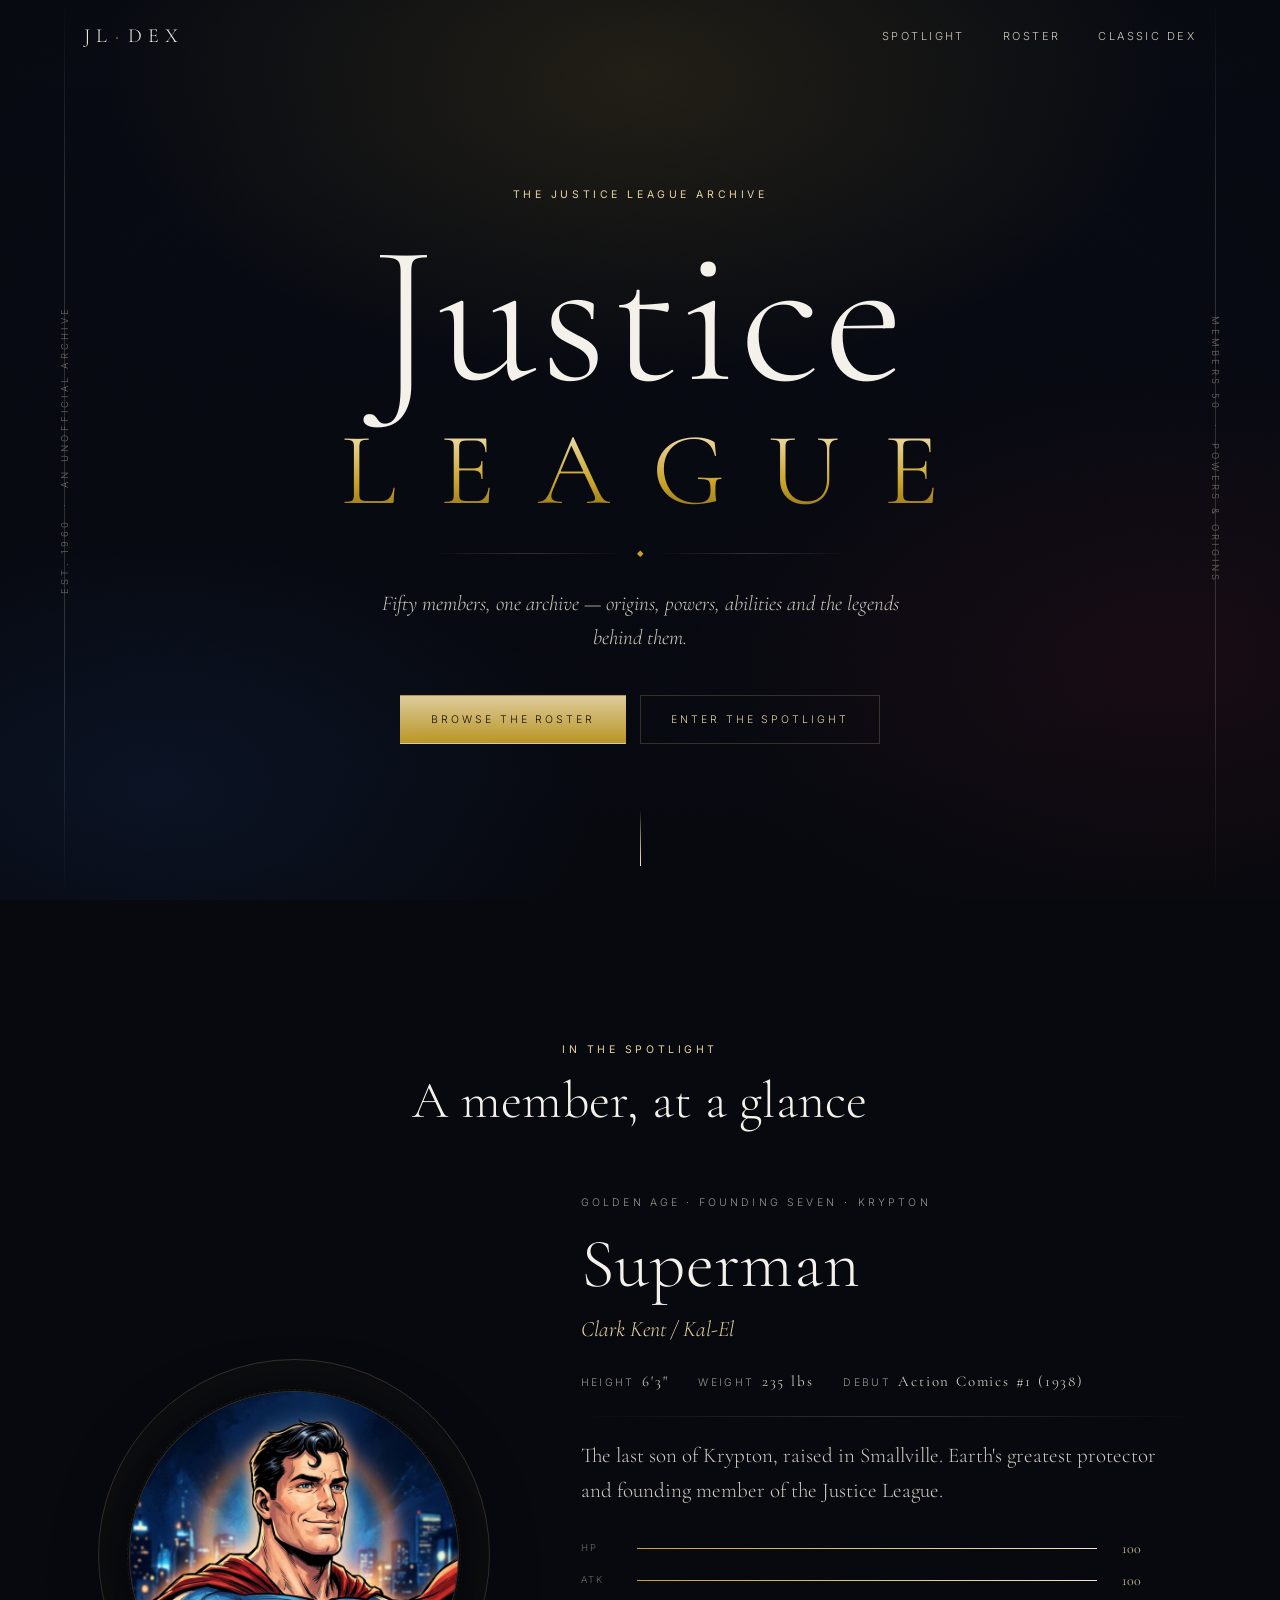
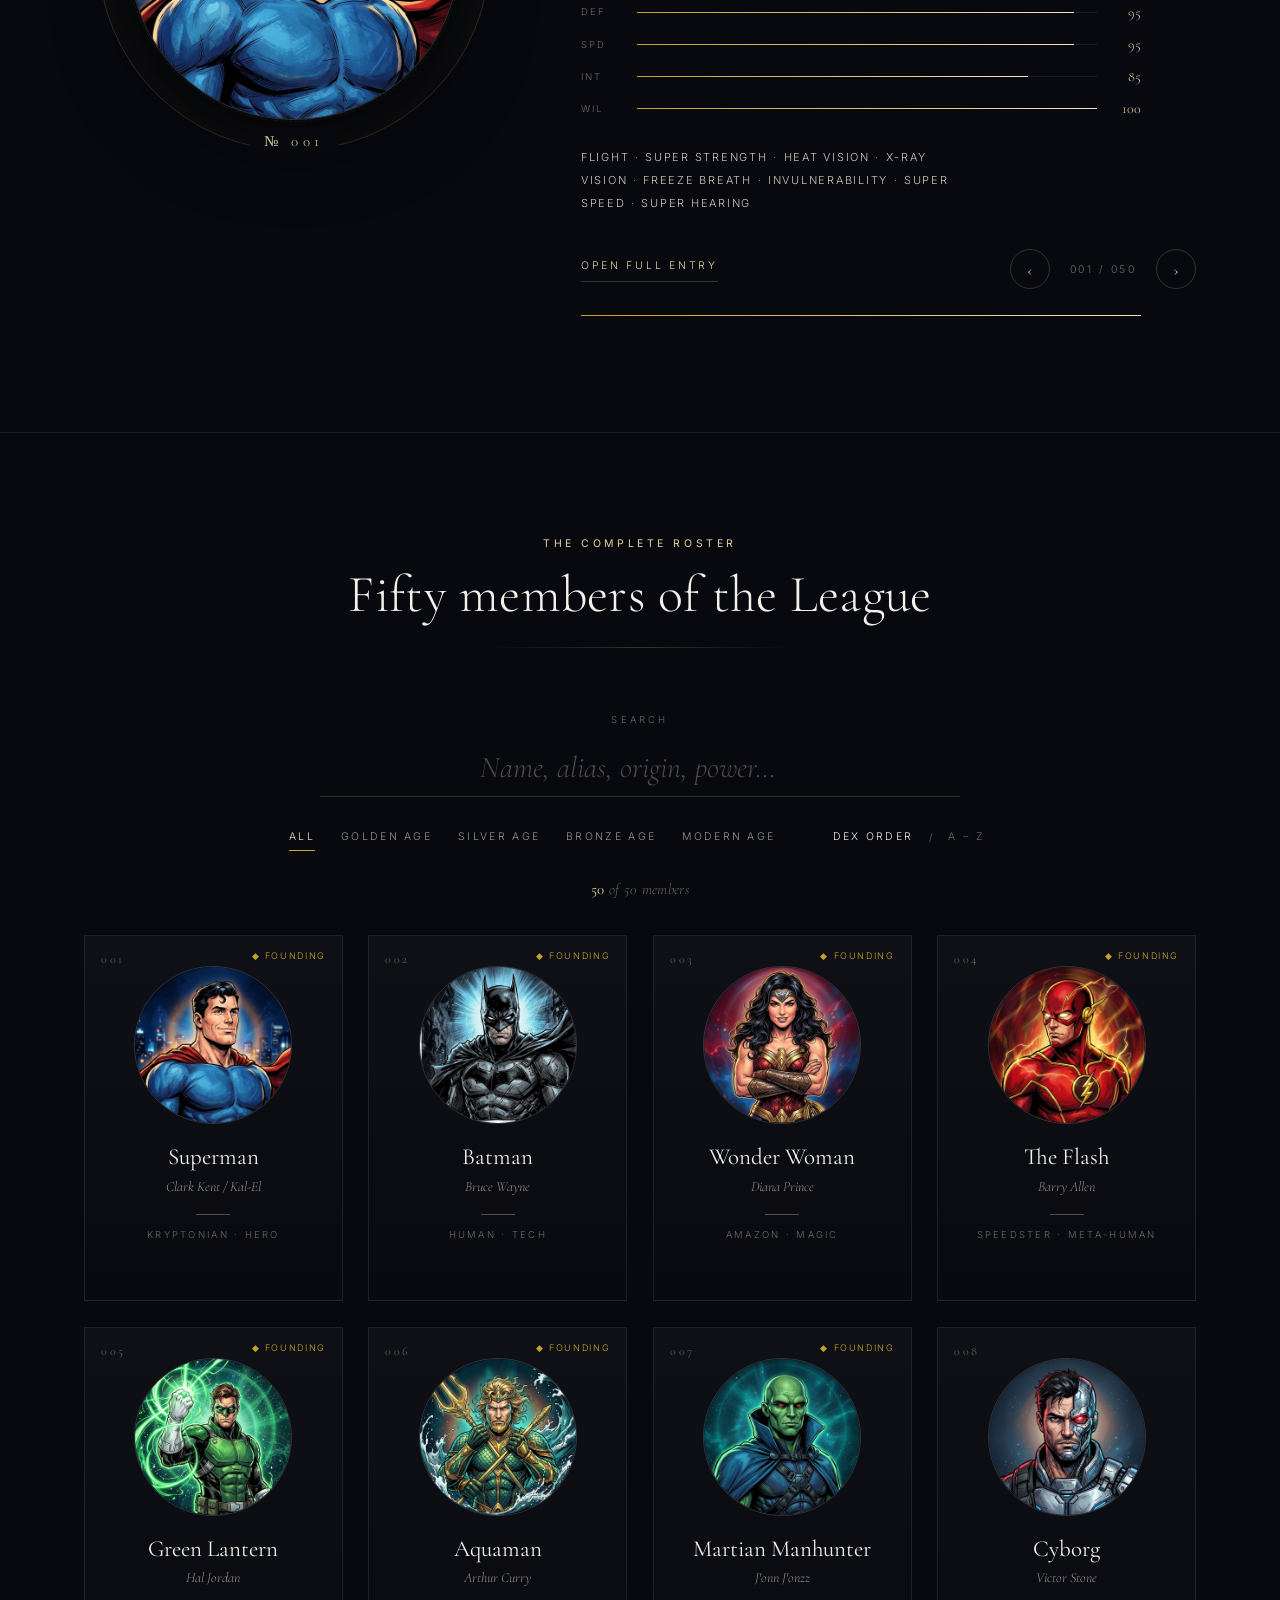
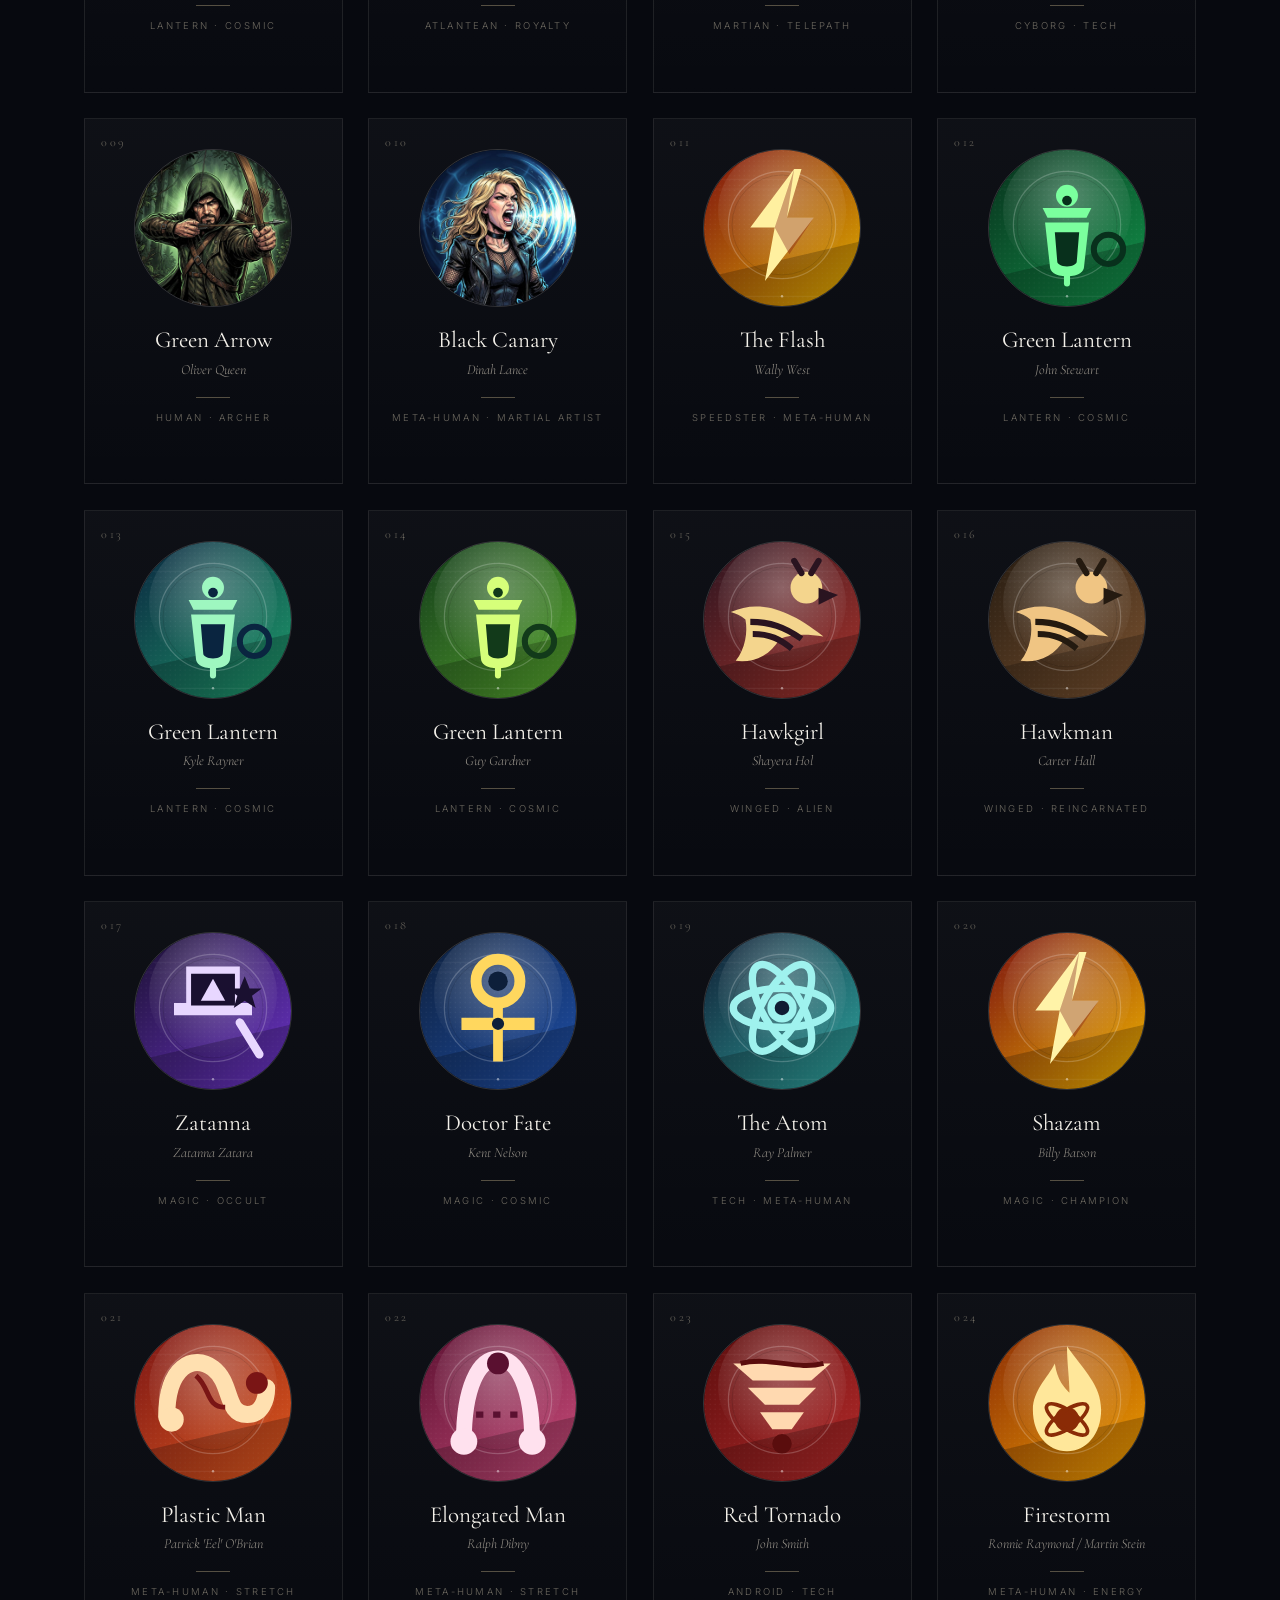
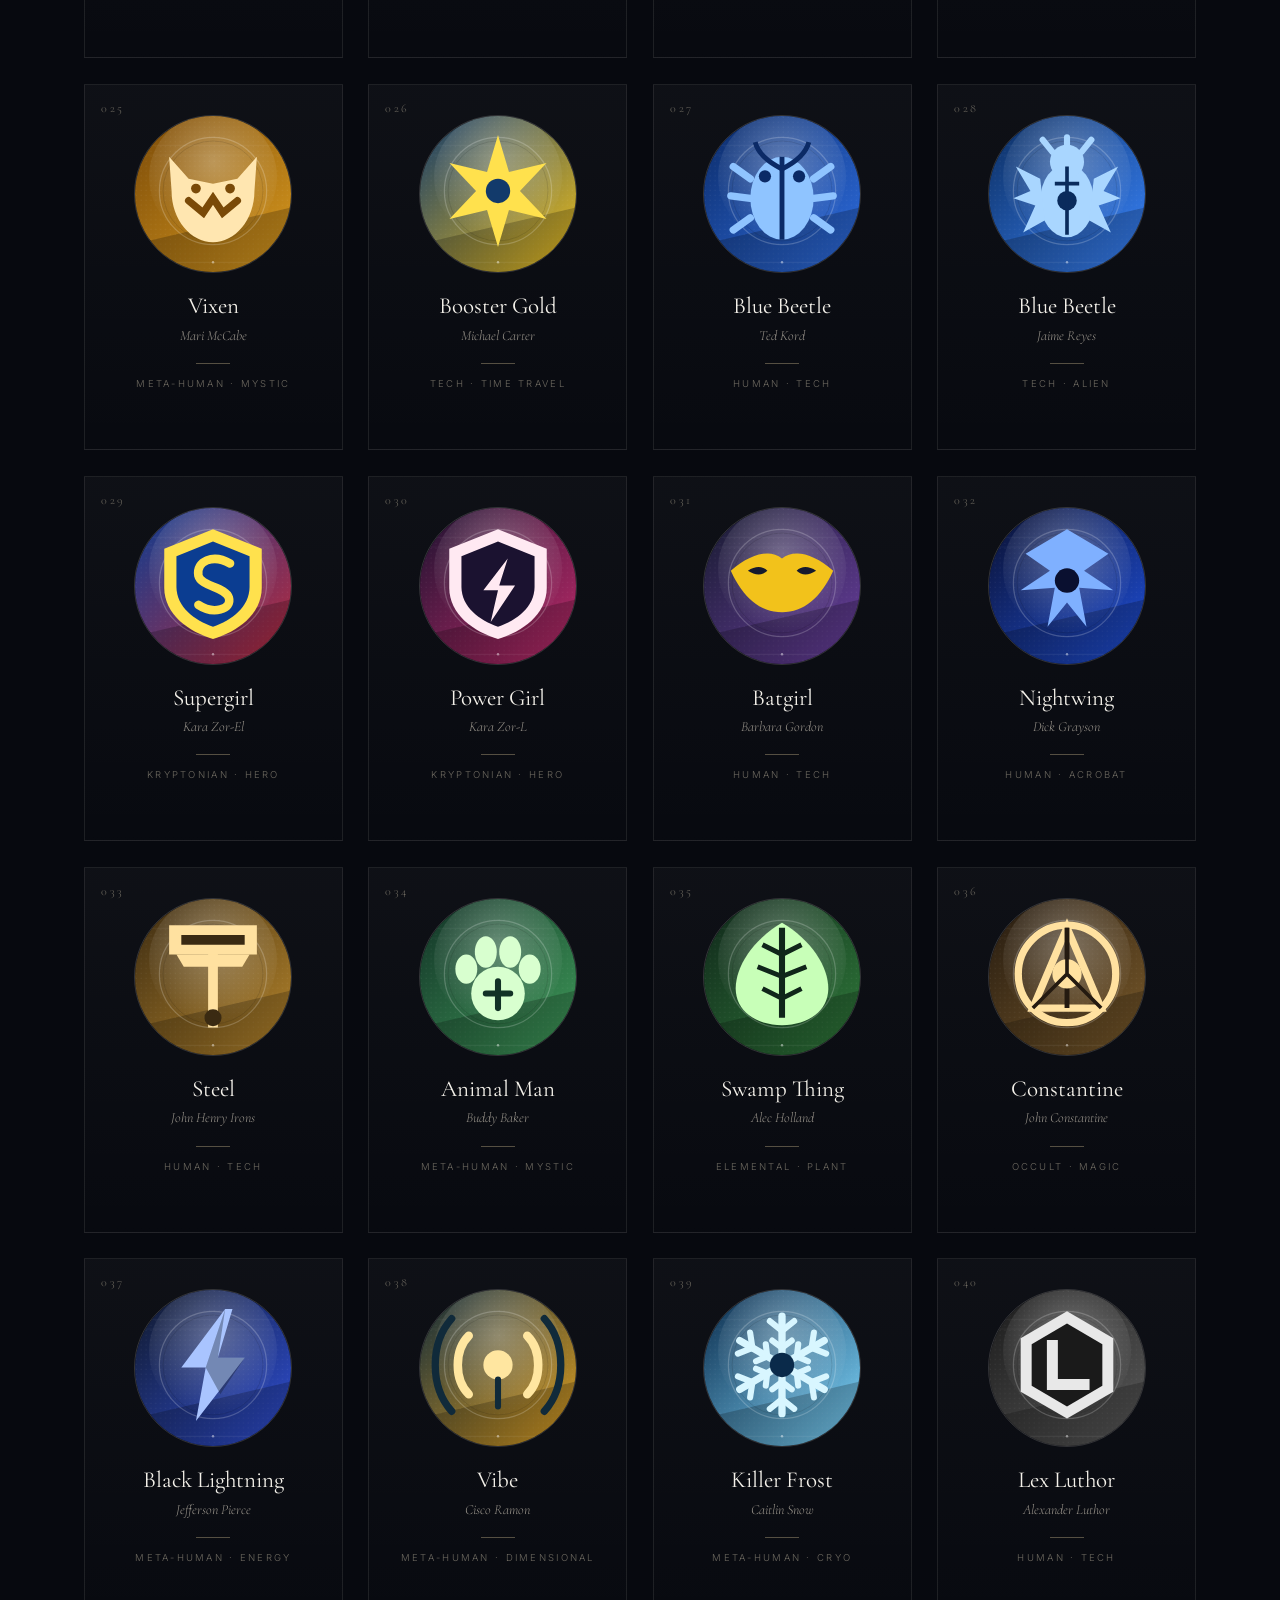
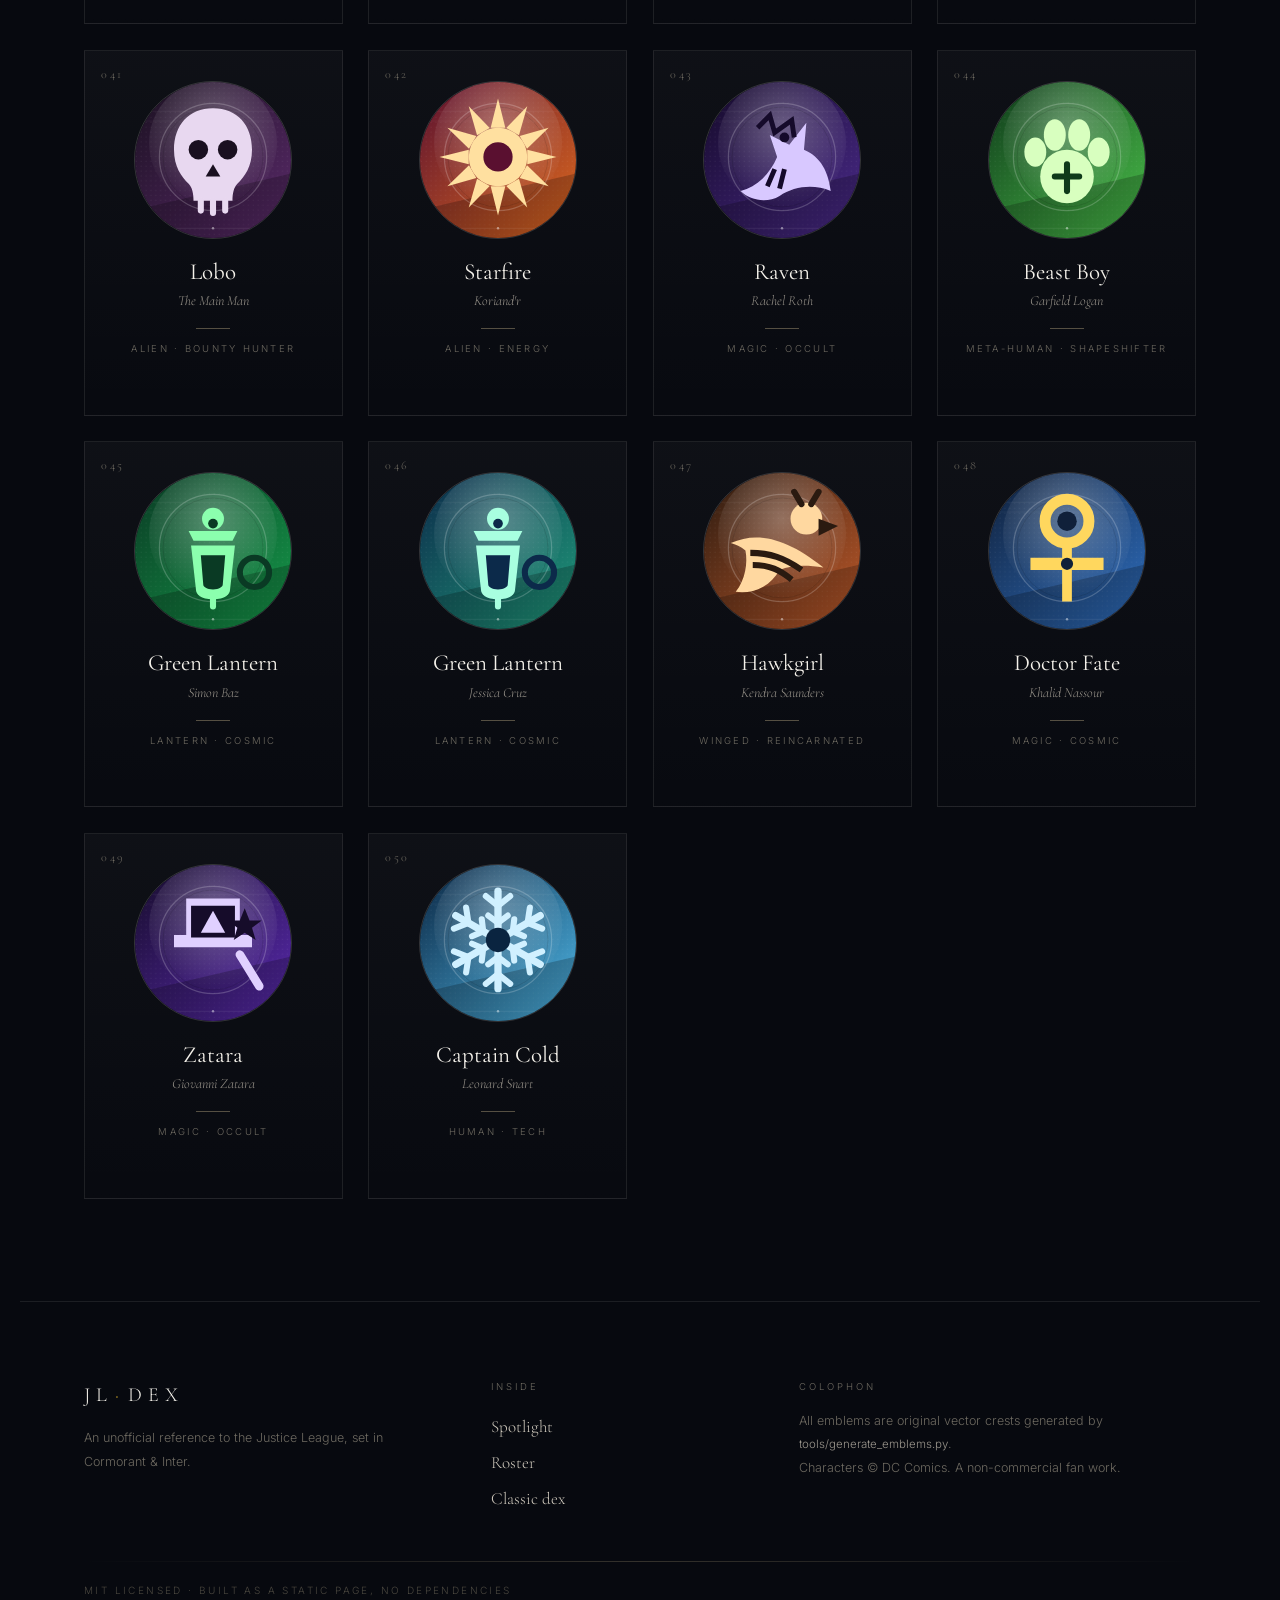
==== commit 3207ff16: "Add hero portraits and an art-style switch - images/heroes/*.jpg: comic-style character portraits (s" ====
--- a/elegant.html
+++ b/elegant.html
@@ -154,6 +154,10 @@
         <div class="medallion__art"><img id="eImg" alt="" /></div>
         <span class="medallion__no" id="eNo"></span>
       </div>
+      <div class="crestrow">
+        <img id="eCrest" alt="" />
+        <span>Archive crest</span>
+      </div>
       <p class="sheet__artnote" id="eFirst"></p>
     </div>
 
@@ -173,6 +177,7 @@
 
 <script src="js/data.js"></script>
 <script src="js/accents.js"></script>
+<script src="js/portraits.js"></script>
 <script src="js/elegant.js"></script>
 </body>
 </html>
--- a/css/elegant.css
+++ b/css/elegant.css
@@ -372,7 +372,7 @@
 .card:hover .card__no{color:var(--gold-2)}
 .card__star{position:absolute;top:13px;right:16px;font-size:9px;color:var(--gold);letter-spacing:.18em}
 .card__art{
-  width:132px;aspect-ratio:1;border-radius:50%;overflow:hidden;
+  width:158px;aspect-ratio:1;border-radius:50%;overflow:hidden;
   border:1px solid var(--line-2);
   box-shadow:inset 0 0 40px rgba(0,0,0,.45);
   transition:box-shadow .6s var(--ease), border-color .6s var(--ease);
@@ -428,6 +428,14 @@
     radial-gradient(80% 60% at 50% 30%, rgba(201,162,39,.10), transparent 70%),
     linear-gradient(180deg,rgba(244,241,234,.02),transparent);
 }
+.crestrow{
+  display:flex;align-items:center;gap:12px;opacity:.82;
+}
+.crestrow img{
+  width:54px;height:54px;border-radius:50%;object-fit:cover;
+  border:1px solid var(--hair);box-shadow:inset 0 0 20px rgba(0,0,0,.5);
+}
+.crestrow span{font-size:9px;letter-spacing:.28em;text-transform:uppercase;color:var(--dim)}
 .sheet__artnote{
   margin:0;text-align:center;font-size:9.5px;letter-spacing:.24em;text-transform:uppercase;color:var(--dim);
   max-width:26ch;line-height:1.9;
